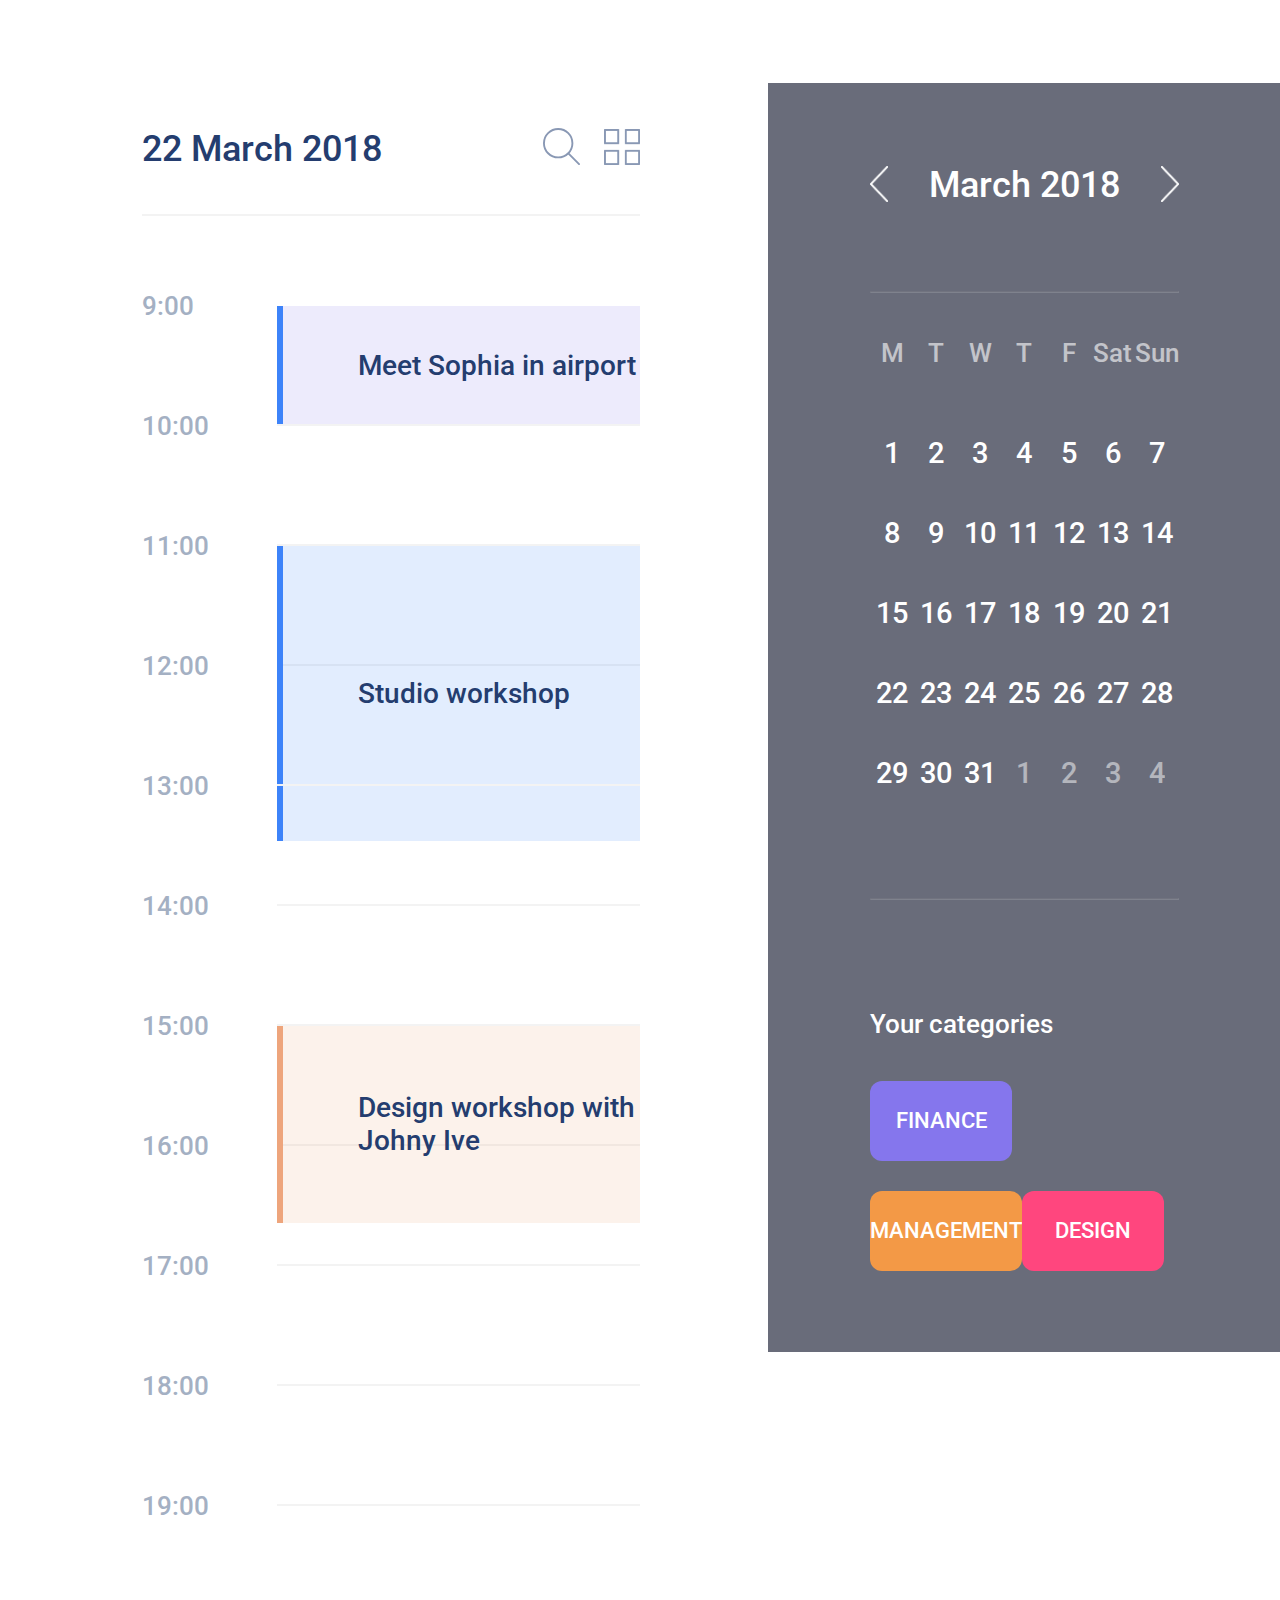
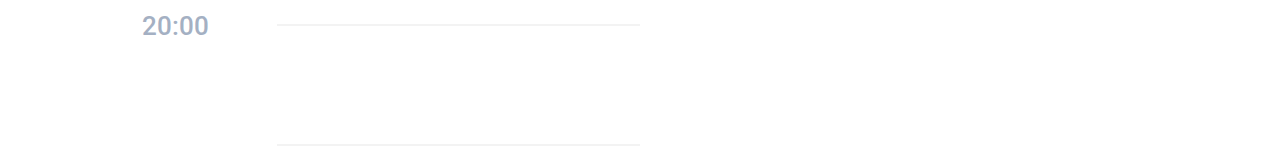
==== hw4/calendar.html @ 7a10b7bf "added calendar(hw4)" ====
<!DOCTYPE html>
<html lang="en">
<head>
    <meta charset="UTF-8">
    <meta name="viewport" content="width=device-width, initial-scale=1.0">
    <link rel="stylesheet" href="calendar.css">
    <link href="https://fonts.googleapis.com/css2?family=Roboto&display=swap" rel="stylesheet">
    <title>calendar</title>
</head>
<body>
    <div class="main__wrapper">
        <div class="wrapper">
            <div class="view-day">
                <div class="view-day__date">
                    22 March 2018
                </div>
                <div class="view-day__buttons">
                    <a href="#" class="view-day__search">
                        <img src="img/search-icon.svg" alt="search" class="view-day-search__img">
                    </a>
                    <a href="#"class="view-day__layout">
                        <img src="img/layout-icon.png" alt="layout" class="view-day-layout__img">
                    </a>
                </div>
            </div>
            <ul class="main_list">
                <li class="main_list__list-dates">
                    <div class="list-dates__element">9:00</div>
                    <div class="list-dates__text list-dates-text__style-meet" style="height:100%">Meet Sophia in airport</div> 
                </li>
                <li class="main_list__list-dates">
                    <div class="list-dates__element">10:00</div>  
                </li>
                <li class="main_list__list-dates">
                    <div class="list-dates__element">11:00</div>
                    <div class="list-dates__text list-dates-text__style-studio" style="height:250%">Studio workshop</div>  
                </li>
                <li class="main_list__list-dates">
                    <div class="list-dates__element">12:00</div>  
                </li>
                <li class="main_list__list-dates">
                    <div class="list-dates__element">13:00</div>  
                </li>
                <li class="main_list__list-dates">
                    <div class="list-dates__element">14:00</div>  
                </li>
                <li class="main_list__list-dates">
                    <div class="list-dates__element">15:00</div>
                    <div class="list-dates__text list-dates-text__style-design" style="height:166.66%">Design workshop with Johny Ive</div>  
                </li>
                <li class="main_list__list-dates">
                    <div class="list-dates__element">16:00</div>  
                </li>
                <li class="main_list__list-dates">
                    <div class="list-dates__element">17:00</div>  
                </li>
                <li class="main_list__list-dates">
                    <div class="list-dates__element">18:00</div>  
                </li>
                <li class="main_list__list-dates">
                    <div class="list-dates__element">19:00</div>  
                </li>
                <li class="main_list__list-dates">
                    <div class="list-dates__element">20:00</div>  
                </li>
            </ul>
            </div>
    </div>
    <div class="aside">
        <div class="aside-wrapper">
            <div class="aside-date">
                <button class="aside-button">
                    <img class="aside-date__img" src="img/prev-icon.png" alt="icon-1">
                </button>
                <h2 class="aside-date__text">March 2018</h2>
                <button class="aside-button">
                    <img class="aside-date__img"src="img/Shape.png" alt="icon-2">
                </button>
            </div>
            <hr class="aside-top-line">

            <ul class="aside-date__list">
                <li class="aside-date-week">
                    <a href="#" class="aside-date-week__link">M</a>
                </li>
                <li class="aside-date-week">
                    <a href="#" class="aside-date-week__link">T</a>
                </li>
                <li class="aside-date-week">
                    <a href="#" class="aside-date-week__link">W</a>
                </li>
                <li class="aside-date-week">
                    <a href="#" class="aside-date-week__link">T</a>
                </li>
                <li class="aside-date-week">
                    <a href="#" class="aside-date-week__link">F</a>
                </li>
                <li class="aside-date-week">
                    <a href="#" class="aside-date-week__link">Sat</a>
                </li>
                <li class="aside-date-week">
                    <a href="#" class="aside-date-week__link">Sun</a>
                </li>
            </ul>


            <ul class="aside__main-list">
                <li class="aside__main-list__element">
                    <a href="" class="aside__main-list__link">1</a>
                    <a href="" class="aside__main-list__link">2</a>
                    <a href="" class="aside__main-list__link">3</a>
                    <a href="" class="aside__main-list__link">4</a>
                    <a href="" class="aside__main-list__link">5</a>
                    <a href="" class="aside__main-list__link">6</a>
                    <a href="" class="aside__main-list__link">7</a>


                </li>
                <li class="aside__main-list__element">
                    <a href="" class="aside__main-list__link">8</a>
                    <a href="" class="aside__main-list__link">9</a>
                    <a href="" class="aside__main-list__link">10</a>
                    <a href="" class="aside__main-list__link">11</a>
                    <a href="" class="aside__main-list__link">12</a>
                    <a href="" class="aside__main-list__link">13</a>
                    <a href="" class="aside__main-list__link">14</a>
                </li>
                <li class="aside__main-list__element">
                    <a href="" class="aside__main-list__link">15</a>
                    <a href="" class="aside__main-list__link">16</a>
                    <a href="" class="aside__main-list__link">17</a>
                    <a href="" class="aside__main-list__link">18</a>
                    <a href="" class="aside__main-list__link">19</a>
                    <a href="" class="aside__main-list__link">20</a>
                    <a href="" class="aside__main-list__link">21</a>
                </li>
                <li class="aside__main-list__element">
                    <a href="" class="aside__main-list__link">22</a>
                    <a href="" class="aside__main-list__link">23</a>
                    <a href="" class="aside__main-list__link">24</a>
                    <a href="" class="aside__main-list__link">25</a>
                    <a href="" class="aside__main-list__link">26</a>
                    <a href="" class="aside__main-list__link">27</a>
                    <a href="" class="aside__main-list__link">28</a>
                </li>
                <li class="aside__main-list__element">
                    <a href="" class="aside__main-list__link">29</a>
                    <a href="" class="aside__main-list__link">30</a>
                    <a href="" class="aside__main-list__link">31</a>
                    <a href="" class="aside__main-list__link aside__main-list__link__opasity-style">1</a>
                    <a href="" class="aside__main-list__link aside__main-list__link__opasity-style">2</a>
                    <a href="" class="aside__main-list__link aside__main-list__link__opasity-style">3</a>
                    <a href="" class="aside__main-list__link aside__main-list__link__opasity-style">4</a>
                </li>
            </ul>   
            <hr class="aside-top-line">
            <div class="aside__categories">
                Your categories
            </div>
            <div class="aside-wrapper__categories">
                <div class="aside-wrapper__categories__finance aside__general-style-class">
                    <a href="#" class="just_link"> FINANCE </a>
                </div>
                <div class="aside-wrapper__categories__management aside__general-style-class">
                    <a href="#" class="just_link">MANAGEMENT</a>
                </div>
                <div class="aside-wrapper__categories__design aside__general-style-class">
                   <a href="#" class="just_link"> DESIGN </a>
                </div>
            </div>
        </div>
    </div>
</body>
</html>



<!-- <ul class="aside__main-list">
    <li class="aside__main-list__element">
        <a href="" class="aside__main-list__link">1</a>
    </li>
    <li class="aside__main-list__element">
        <a href="" class="aside__main-list__link">2</a>
    </li>
    <li class="aside__main-list__element">
        <a href="" class="aside__main-list__link">3</a
            ></li>
    <li class="aside__main-list__element">
        <a href="" class="aside__main-list__link">4</a>
    </li>
    <li class="aside__main-list__element">
        <a href="" class="aside__main-list__link">5</a>
    </li>
    <li class="aside__main-list__element">
        <a href="" class="aside__main-list__link">6</a>
    </li>
    <li class="aside__main-list__element">
        <a href="" class="aside__main-list__link">7</a>
    </li>
    <li class="aside__main-list__element">
        <a href="" class="aside__main-list__link">8</a>
    </li>
    <li class="aside__main-list__element">
        <a href="" class="aside__main-list__link">9</a>
    </li>
    <li class="aside__main-list__element">
        <a href="" class="aside__main-list__link">10</a>
    </li>
    <li class="aside__main-list__element">
        <a href="" class="aside__main-list__link">11</a>
    </li>
    <li class="aside__main-list__element">
        <a href="" class="aside__main-list__link">12</a>
    </li>
    <li class="aside__main-list__element">
        <a href="" class="aside__main-list__link">13</a>
    </li>
    <li class="aside__main-list__element">
        <a href="" class="aside__main-list__link">14</a>
    </li>
    <li class="aside__main-list__element">
        <a href="" class="aside__main-list__link">15</a>
    </li>
    <li class="aside__main-list__element">
        <a href="" class="aside__main-list__link">16</a>
    </li>
    <li class="aside__main-list__element">
        <a href="" class="aside__main-list__link">17</a>
    </li>
    <li class="aside__main-list__element">
        <a href="" class="aside__main-list__link">18</a>
    </li>
    <li class="aside__main-list__element">
        <a href="" class="aside__main-list__link">19</a>
    </li>
    <li class="aside__main-list__element">
        <a href="" class="aside__main-list__link">20</a>
    </li>
    <li class="aside__main-list__element">
        <a href="" class="aside__main-list__link">21</a>
    </li>
    <li class="aside__main-list__element">
        <a href="" class="aside__main-list__link">22</a>
    </li>
    <li class="aside__main-list__element">
        <a href="" class="aside__main-list__link">23</a>
    </li>
    <li class="aside__main-list__element">
        <a href="" class="aside__main-list__link">24</a>
    </li>
    <li class="aside__main-list__element">
        <a href="" class="aside__main-list__link">25</a>
    </li>
    <li class="aside__main-list__element">
        <a href="" class="aside__main-list__link">26</a>
    </li>
    <li class="aside__main-list__element">
        <a href="" class="aside__main-list__link">27</a>
    </li>
    <li class="aside__main-list__element">
        <a href="" class="aside__main-list__link">28</a>
    </li>
    <li class="aside__main-list__element">
        <a href="" class="aside__main-list__link">29</a>
    </li>
    <li class="aside__main-list__element">
        <a href="" class="aside__main-list__link">30</a>
    </li>
    <li class="aside__main-list__element">
        <a href="" class="aside__main-list__link">31</a>
    </li>
    <li class="aside__main-list__element">
        <a href="" class="aside__main-list__link">1</a>
    </li>
    <li class="aside__main-list__element">
        <a href="" class="aside__main-list__link">2</a>
    </li>
    <li class="aside__main-list__element">
        <a href="" class="aside__main-list__link">3</a>
    </li>
</ul>    -->
---- hw4/calendar.css ----
*{
    margin: 0;
    padding: 0;
    text-decoration: none;
    list-style: none;
    font-family: 'Roboto';
    font-style: normal;
    font-weight: 500;
    box-sizing: border-box;
    color: #FFFFFF;
}
body{
    width: 100%;
    height: 100vh;
    display: flex;
}
button{
    background: none;
    border: none;
}
@font-face{
    font-family: 'Roboto'; /* Имя шрифта */
    src: url('https://fonts.googleapis.com/css2?family=Roboto&display=swap'); /* Путь к файлу со шрифтом */
   }
.main__wrapper{
    width: 50%;
}
/* first block */
.wrapper{
    padding-top: 83px;
    padding-left: 142px; 
    min-height: 133px;
    width: 100%   
}
.view-day{
    width: 100%;
    min-height: 133px;
    border-bottom: 2px solid #F3F3F3;
    display: flex;
    justify-content: space-between;
    align-items: center;
}
.view-day__date{
    font-family: 'Roboto';
    font-style: normal;
    font-weight: 500;
    font-size: 36px;
    line-height: 42px;
    color: #243D6F;
}

.view-day-search__img{
    width: 37px;
    height: 37px;
    margin-right: 20px;
}
.view-day__layout img{
    width: 36px;
    height: 36px;
}
            /* List */
.main_list{
    padding-top: 90px;
}
.main_list__list-dates{
    height:120px;
    width: calc(100%-135px);
    margin-left: 135px;
    box-sizing: border-box;
    border-bottom: 2px solid #F3F3F3;
    position: relative;
}
.list-dates__element{
    font-family: 'Roboto';
    font-style: normal;
    font-weight: 500;
    font-size: 26px;
    line-height: 30px;
    color: #A4B0C3;

    position: absolute;
    transform: translateY(-50%);
    top: 0;
    left: -135px;
}
.list-dates__text{
    position: absolute;
    width: 100%;
    border-left: 6px solid #8576ED;;
    top: 0;
    left: 0;
    background: rgba(133, 118, 237, 0.15);
    border-color:#3D83F9;

    display:flex;
    align-items: center;
    padding-left: 75px;
    font-weight: 500;
    font-size: 28px;
    line-height: 33px;
    color: #243D6F;
}
.list-dates-text__style-meet{
    background-color: rgba(133, 118, 237, 0.15);
}
.list-dates-text__style-studio{
    background-color:rgba(61, 131, 249, 0.15);
   
}
.list-dates-text__style-design{
    background-color: rgba(238, 165, 124, 0.15);
    border-left: 6px #EEA57C solid;
}
                /* aside */
.aside{
    /* width:35%; */
    width: 40%;
    background: rgba(42, 46, 65, 0.7);
    min-height: 200px;
    display: block;
    position: absolute;
    right: 0;
    top:83px;
}
.aside-wrapper{
    padding: 81px 101px 81px 102px;
}
.aside-date{
    display: flex;
    justify-content: space-between;
}
.aside-date__text{
    font-style: normal;
    font-weight: 500;
    font-size: 36px;
    line-height: 42px;
    text-align: center;
    color: #FFFFFF;
    width:320px;
}
.aside-date__img{
    width: 18px;
    height: 36px;
}

.aside-top-line{
    display: block;
    height: 2px;
    margin-top: 85px;
    background: #000000;
    mix-blend-mode: normal;
    opacity: 0.17;
}

        /* list with days 0f the week */
.aside-date__list{
    margin-top: 45px;
    display: flex;
    justify-content: space-between;
}
.aside-date-week{
    width: 86px;
    text-align: center;
}
.aside-date-week__link{
    font-size: 26px;
    line-height: 30px;
    text-align: left;
    mix-blend-mode: normal;
    opacity: 0.6;
}

            /* main__list */
.aside__main-list{
    margin-top: 45px;
}
.aside__main-list__element{
    display: flex;
}
.aside__main-list__link{
    display: flex;
    align-items: center;
    justify-content: center;
    height: 80px;
    width: 86px;
    font-size: 29px;
    line-height: 34px;
    color: #FFFFFF;
    text-align: left;
}
.aside__main-list__link:hover{
    border-radius: 60em;
    background-color: #3C82F9;
}
.aside__main-list__link__opasity-style{
    mix-blend-mode: normal;
    opacity: 0.5;
}
/* 3 колоночки в конце */
.aside__categories{
    margin-top: 109px;
    font-size: 26px;
    line-height: 30px;
}
.aside-wrapper__categories{
    display: flex;
    flex-wrap: wrap;
    margin-top: 42px;

}
.aside__general-style-class{
    flex-basis: 46%;
    height: 80px;
    display: flex;
    justify-content: center;
    align-items: center;
    width: 100%;
    border-radius: 12px;
    font-size: 22px;
    line-height: 26px;
    position: relative;
}
.aside-wrapper__categories__finance{
    background-color:#8576ED;
    margin: 0 30px 30px 0;
}
.aside-wrapper__categories__management{
    background-color: #F39946;
}
.aside-wrapper__categories__design{
    background-color: #FF467E;
}
/* .just_link{
    display: block;
    width: 100%;
    height: 100%;
    text-align: center;
    vertical-align: center;
} */
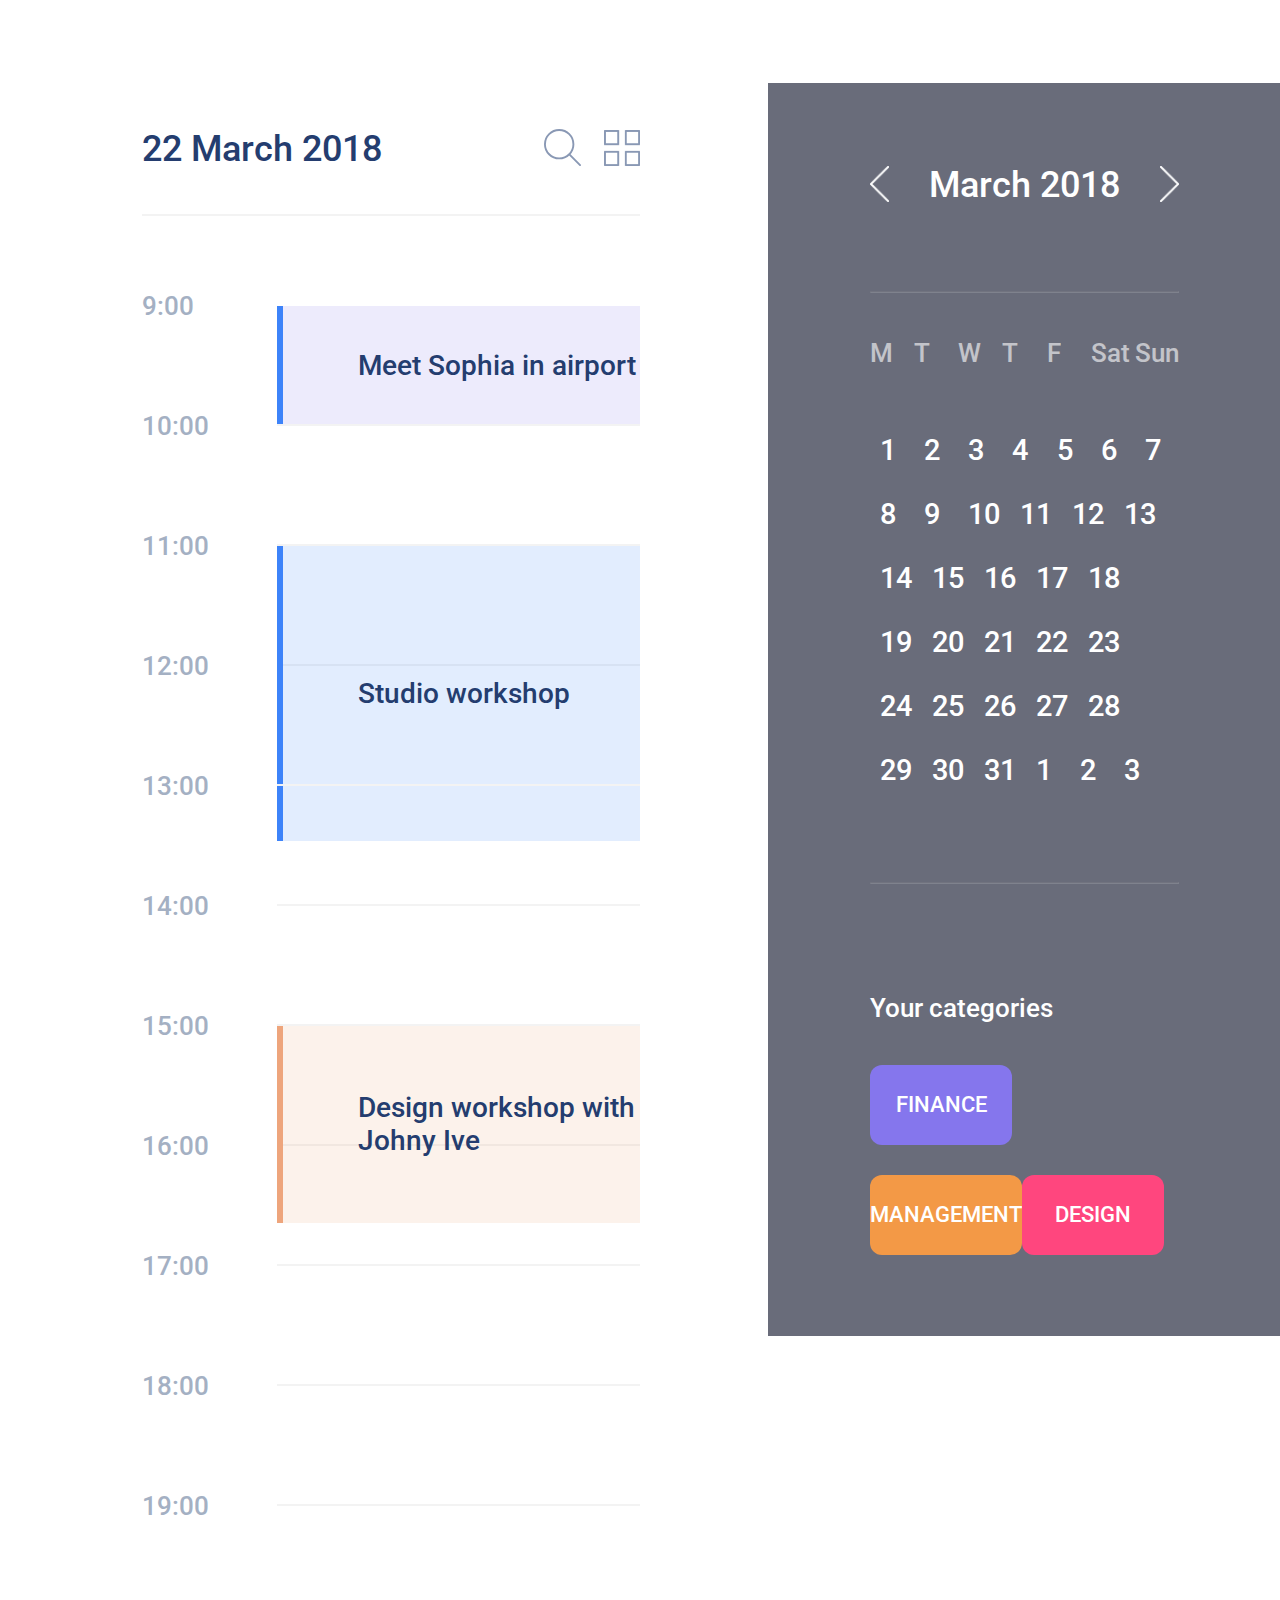
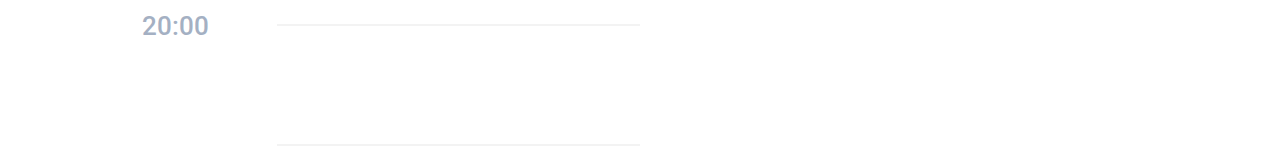
==== commit 7a3e9bf7: "changed file calendar(hw4)" ====
--- a/hw4/calendar.html
+++ b/hw4/calendar.html
@@ -72,7 +72,7 @@
                 <button class="aside-button">
                     <img class="aside-date__img" src="img/prev-icon.png" alt="icon-1">
                 </button>
-                <h2 class="aside-date__text">March 2018</h2>
+                <h1 class="aside-date__text">March 2018</h1>
                 <button class="aside-button">
                     <img class="aside-date__img"src="img/Shape.png" alt="icon-2">
                 </button>
@@ -102,73 +102,119 @@
                     <a href="#" class="aside-date-week__link">Sun</a>
                 </li>
             </ul>
-
-
             <ul class="aside__main-list">
-                <li class="aside__main-list__element">
-                    <a href="" class="aside__main-list__link">1</a>
-                    <a href="" class="aside__main-list__link">2</a>
-                    <a href="" class="aside__main-list__link">3</a>
-                    <a href="" class="aside__main-list__link">4</a>
-                    <a href="" class="aside__main-list__link">5</a>
-                    <a href="" class="aside__main-list__link">6</a>
-                    <a href="" class="aside__main-list__link">7</a>
-
-
-                </li>
-                <li class="aside__main-list__element">
-                    <a href="" class="aside__main-list__link">8</a>
-                    <a href="" class="aside__main-list__link">9</a>
-                    <a href="" class="aside__main-list__link">10</a>
-                    <a href="" class="aside__main-list__link">11</a>
-                    <a href="" class="aside__main-list__link">12</a>
-                    <a href="" class="aside__main-list__link">13</a>
-                    <a href="" class="aside__main-list__link">14</a>
-                </li>
-                <li class="aside__main-list__element">
-                    <a href="" class="aside__main-list__link">15</a>
-                    <a href="" class="aside__main-list__link">16</a>
-                    <a href="" class="aside__main-list__link">17</a>
-                    <a href="" class="aside__main-list__link">18</a>
-                    <a href="" class="aside__main-list__link">19</a>
-                    <a href="" class="aside__main-list__link">20</a>
-                    <a href="" class="aside__main-list__link">21</a>
-                </li>
-                <li class="aside__main-list__element">
-                    <a href="" class="aside__main-list__link">22</a>
-                    <a href="" class="aside__main-list__link">23</a>
-                    <a href="" class="aside__main-list__link">24</a>
-                    <a href="" class="aside__main-list__link">25</a>
-                    <a href="" class="aside__main-list__link">26</a>
-                    <a href="" class="aside__main-list__link">27</a>
-                    <a href="" class="aside__main-list__link">28</a>
-                </li>
-                <li class="aside__main-list__element">
-                    <a href="" class="aside__main-list__link">29</a>
-                    <a href="" class="aside__main-list__link">30</a>
-                    <a href="" class="aside__main-list__link">31</a>
-                    <a href="" class="aside__main-list__link aside__main-list__link__opasity-style">1</a>
-                    <a href="" class="aside__main-list__link aside__main-list__link__opasity-style">2</a>
-                    <a href="" class="aside__main-list__link aside__main-list__link__opasity-style">3</a>
-                    <a href="" class="aside__main-list__link aside__main-list__link__opasity-style">4</a>
-                </li>
-            </ul>   
-            <hr class="aside-top-line">
-            <div class="aside__categories">
-                Your categories
-            </div>
-            <div class="aside-wrapper__categories">
-                <div class="aside-wrapper__categories__finance aside__general-style-class">
-                    <a href="#" class="just_link"> FINANCE </a>
-                </div>
-                <div class="aside-wrapper__categories__management aside__general-style-class">
-                    <a href="#" class="just_link">MANAGEMENT</a>
-                </div>
-                <div class="aside-wrapper__categories__design aside__general-style-class">
-                   <a href="#" class="just_link"> DESIGN </a>
-                </div>
-            </div>
-        </div>
+    <li class="aside__main-list__element">
+        <a href="" class="aside__main-list__link">1</a>
+    </li>
+    <li class="aside__main-list__element">
+        <a href="" class="aside__main-list__link">2</a>
+    </li>
+    <li class="aside__main-list__element">
+        <a href="" class="aside__main-list__link">3</a
+            ></li>
+    <li class="aside__main-list__element">
+        <a href="" class="aside__main-list__link">4</a>
+    </li>
+    <li class="aside__main-list__element">
+        <a href="" class="aside__main-list__link">5</a>
+    </li>
+    <li class="aside__main-list__element">
+        <a href="" class="aside__main-list__link">6</a>
+    </li>
+    <li class="aside__main-list__element">
+        <a href="" class="aside__main-list__link">7</a>
+    </li>
+    <li class="aside__main-list__element">
+        <a href="" class="aside__main-list__link">8</a>
+    </li>
+    <li class="aside__main-list__element">
+        <a href="" class="aside__main-list__link">9</a>
+    </li>
+    <li class="aside__main-list__element">
+        <a href="" class="aside__main-list__link">10</a>
+    </li>
+    <li class="aside__main-list__element">
+        <a href="" class="aside__main-list__link">11</a>
+    </li>
+    <li class="aside__main-list__element">
+        <a href="" class="aside__main-list__link">12</a>
+    </li>
+    <li class="aside__main-list__element">
+        <a href="" class="aside__main-list__link">13</a>
+    </li>
+    <li class="aside__main-list__element">
+        <a href="" class="aside__main-list__link">14</a>
+    </li>
+    <li class="aside__main-list__element">
+        <a href="" class="aside__main-list__link">15</a>
+    </li>
+    <li class="aside__main-list__element">
+        <a href="" class="aside__main-list__link">16</a>
+    </li>
+    <li class="aside__main-list__element">
+        <a href="" class="aside__main-list__link">17</a>
+    </li>
+    <li class="aside__main-list__element">
+        <a href="" class="aside__main-list__link">18</a>
+    </li>
+    <li class="aside__main-list__element">
+        <a href="" class="aside__main-list__link">19</a>
+    </li>
+    <li class="aside__main-list__element">
+        <a href="" class="aside__main-list__link">20</a>
+    </li>
+    <li class="aside__main-list__element">
+        <a href="" class="aside__main-list__link">21</a>
+    </li>
+    <li class="aside__main-list__element">
+        <a href="" class="aside__main-list__link">22</a>
+    </li>
+    <li class="aside__main-list__element">
+        <a href="" class="aside__main-list__link">23</a>
+    </li>
+    <li class="aside__main-list__element">
+        <a href="" class="aside__main-list__link">24</a>
+    </li>
+    <li class="aside__main-list__element">
+        <a href="" class="aside__main-list__link">25</a>
+    </li>
+    <li class="aside__main-list__element">
+        <a href="" class="aside__main-list__link">26</a>
+    </li>
+    <li class="aside__main-list__element">
+        <a href="" class="aside__main-list__link">27</a>
+    </li>
+    <li class="aside__main-list__element">
+        <a href="" class="aside__main-list__link">28</a>
+    </li>
+    <li class="aside__main-list__element">
+        <a href="" class="aside__main-list__link">29</a>
+    </li>
+    <li class="aside__main-list__element">
+        <a href="" class="aside__main-list__link">30</a>
+    </li>
+    <li class="aside__main-list__element">
+        <a href="" class="aside__main-list__link">31</a>
+    </li>
+    <li class="aside__main-list__element">
+        <a href="" class="aside__main-list__link">1</a>
+    </li>
+    <li class="aside__main-list__element">
+        <a href="" class="aside__main-list__link">2</a>
+    </li>
+    <li class="aside__main-list__element">
+        <a href="" class="aside__main-list__link">3</a>
+    </li>
+</ul>  
+<hr class="aside-top-line">
+<div class="aside__categories">
+    Your categories
+</div>
+<div class="aside-wrapper__categories">
+        <a href="#" class="aside-wrapper__categories__finance aside__general-style-class"> FINANCE </a>
+         <a href="#" class="aside-wrapper__categories__management aside__general-style-class">MANAGEMENT</a>
+        <a href="#" class="aside-wrapper__categories__design aside__general-style-class"> DESIGN </a> 
+</div>
     </div>
 </body>
 </html>
--- a/hw4/calendar.css
+++ b/hw4/calendar.css
@@ -1,4 +1,3 @@
-
 *{
     margin: 0;
     padding: 0;
@@ -9,6 +8,7 @@
     font-weight: 500;
     box-sizing: border-box;
     color: #FFFFFF;
+    font-size: 12px;
 }
 body{
     width: 100%;
@@ -137,10 +137,8 @@
     line-height: 42px;
     text-align: center;
     color: #FFFFFF;
-    width:320px;
 }
 .aside-date__img{
-    width: 18px;
     height: 36px;
 }
 
@@ -157,45 +155,45 @@
 .aside-date__list{
     margin-top: 45px;
     display: flex;
-    justify-content: space-between;
 }
 .aside-date-week{
-    width: 86px;
-    text-align: center;
+    text-align: center;
+    display: flex;
+    flex-basis: 14.285%;
 }
 .aside-date-week__link{
     font-size: 26px;
     line-height: 30px;
-    text-align: left;
+    text-align: center;
     mix-blend-mode: normal;
     opacity: 0.6;
+    justify-content: center;
 }
 
             /* main__list */
 .aside__main-list{
     margin-top: 45px;
+    display: flex;
+    flex-wrap: wrap;
+    justify-content: flex-start;
 }
 .aside__main-list__element{
-    display: flex;
+    flex-basis: 14.285%;
+    padding: 10px;
+    margin-top: 10px;
+    /* display: flex;
+    justify-content: center; */
+}
+.aside__main-list__element:hover{
+    background-color: #3C82F9;
+    border-radius: 45%;
 }
 .aside__main-list__link{
     display: flex;
-    align-items: center;
-    justify-content: center;
-    height: 80px;
-    width: 86px;
     font-size: 29px;
     line-height: 34px;
-    color: #FFFFFF;
-    text-align: left;
-}
-.aside__main-list__link:hover{
-    border-radius: 60em;
-    background-color: #3C82F9;
-}
-.aside__main-list__link__opasity-style{
-    mix-blend-mode: normal;
-    opacity: 0.5;
+    /* padding-left: 0.7em;
+    padding-right: 0.7em; */
 }
 /* 3 колоночки в конце */
 .aside__categories{
@@ -215,11 +213,9 @@
     display: flex;
     justify-content: center;
     align-items: center;
-    width: 100%;
     border-radius: 12px;
     font-size: 22px;
     line-height: 26px;
-    position: relative;
 }
 .aside-wrapper__categories__finance{
     background-color:#8576ED;
